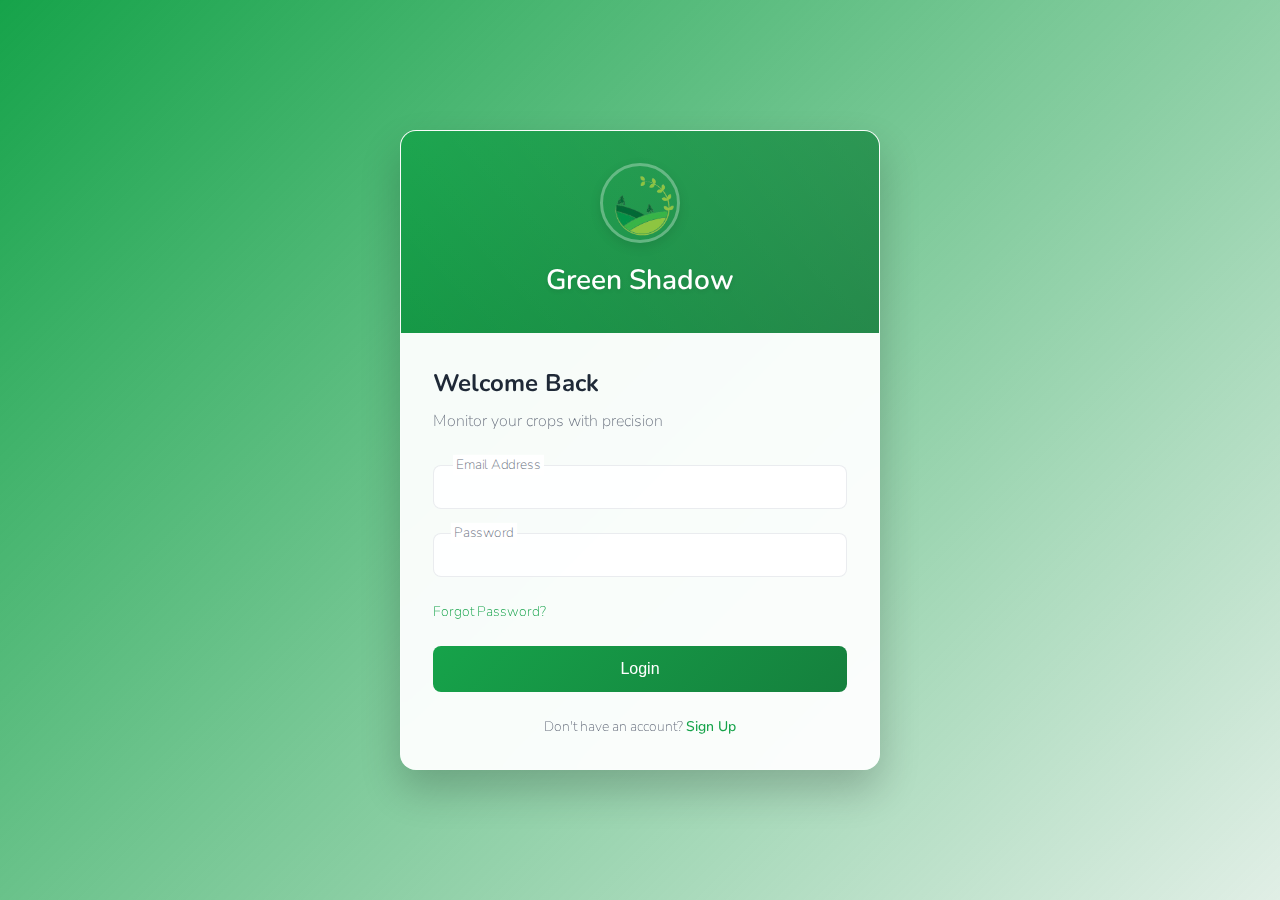
==== index.html @ cafc2f7b "done authentication design" ====
<!DOCTYPE html>
<html lang="en">
<head>
    <meta charset="UTF-8">
    <meta name="viewport" content="width=device-width, initial-scale=1.0">
    <title>Green shadow - Authentication</title>
    <link rel="stylesheet" href="assets/style/login.css">
</head>
<body>
<div class="container">
    <div class="auth-container">
        <div class="auth-header">
            <div class="logo">
                <img src="assets/image/logo.png" alt="Crop Logo">
            </div>
            <h1>Green Shadow</h1>
        </div>

        <div class="forms-container">
            <!-- Login Form -->
            <form id="loginForm" class="active">
                <h2>Welcome Back</h2>
                <p class="subtitle">Monitor your crops with precision</p>

                <div class="input-group">
                    <input type="email" id="loginEmail" required>
                    <label for="loginEmail">Email Address</label>
                </div>

                <div class="input-group">
                    <input type="password" id="loginPassword" required>
                    <label for="loginPassword">Password</label>
                </div>

                <div class="remember-forgot">
                    <a href="#" class="forgot-password">Forgot Password?</a>
                </div>

                <button type="submit" class="submit-btn">Login</button>
                <p class="switch-text">Don't have an account? <a href="dashboard/dashboard.html" id="showSignup">Sign Up</a></p>
            </form>

            <!-- Signup Form -->
            <form id="signupForm">
                <h2>Create Account</h2>
                <p class="subtitle">Start your farming journey today</p>

                <div class="input-group">
                    <input type="text" id="signupName" required>
                    <label for="signupName">Full Name</label>
                </div>

                <div class="input-group">
                    <input type="email" id="signupEmail" required>
                    <label for="signupEmail">Email Address</label>
                </div>

                <div class="input-group">
                    <input type="email" id="role" required>
                    <label for="role">Role</label>
                </div>

                <div class="input-group">
                    <input type="password" id="signupPassword" required>
                    <label for="signupPassword">Password</label>
                </div>

                <div class="input-group">
                    <input type="password" id="confirmPassword" required>
                    <label for="confirmPassword">Confirm Password</label>
                </div>

                <button type="submit" class="submit-btn">Create Account</button>
                <p class="switch-text">Already have an account? <a href="#" id="showLogin">Login</a></p>
            </form>
        </div>
    </div>
</div>
<script src="assets/script/login.js"></script>
</body>
</html>
---- assets/style/login.css ----
@import url('https://fonts.googleapis.com/css2?family=Be+Vietnam+Pro:ital,wght@0,100;0,200;0,300;0,400;0,500;0,600;0,700;0,800;0,900;1,100;1,200;1,300;1,400;1,500;1,600;1,700;1,800;1,900&family=Lato:ital,wght@0,100;0,300;0,400;0,700;0,900;1,100;1,300;1,400;1,700;1,900&family=Nunito:ital,wght@0,200..1000;1,200..1000&family=Pacifico&family=Quicksand:wght@300..700&display=swap');

* {
    margin: 0;
    padding: 0;
    box-sizing: border-box;

}

:root {
    --primary-color: #16a34a;
    --primary-dark: #15803d;
    --text-color: #1f2937;
    --text-light: #6b7280;
    --background: rgba(240, 253, 244, 0.8);
}

body {
    background-image: url('https://images.unsplash.com/photo-1560493676-04071c5f467b?auto=format&fit=crop&w=1920&q=80');
    background-size: cover;
    background-position: center;
    background-attachment: fixed;
    color: var(--text-color);
    line-height: 1.5;
    min-height: 100vh;
    font-family: "Nunito", serif;
    font-optical-sizing: auto;
    font-weight: 200;
    font-style: normal;
}

body::before {
    content: '';
    position: fixed;
    top: 0;
    left: 0;
    right: 0;
    bottom: 0;
    background: linear-gradient(135deg, rgb(22, 163, 74), rgba(21, 128, 61, 0.13));
    z-index: 0;
}

.container {
    min-height: 100vh;
    display: flex;
    align-items: center;
    justify-content: center;
    padding: 1.5rem;
    position: relative;
    z-index: 1;
}

.auth-container {
    background: rgba(255, 255, 255, 0.95);
    border-radius: 1rem;
    box-shadow: 0 20px 40px rgba(0, 0, 0, 0.2);
    width: 100%;
    max-width: 480px;
    overflow: hidden;
    backdrop-filter: blur(10px);
    border: 1px solid rgba(255, 255, 255, 0.2);
}

.auth-header {
    background: linear-gradient(135deg, var(--primary-color), var(--primary-dark));
    color: white;
    padding: 2rem;
    text-align: center;
    position: relative;
    overflow: hidden;
}

.auth-header::before {
    content: '';
    position: absolute;
    top: 0;
    left: 0;
    right: 0;
    bottom: 0;
    background: linear-gradient(45deg, transparent, rgba(255, 255, 255, 0.1));
    pointer-events: none;
}

.logo {
    width: 80px;
    height: 80px;
    margin: 0 auto 1rem;
    border-radius: 50%;
    overflow: hidden;
    border: 3px solid rgba(255, 255, 255, 0.3);
    box-shadow: 0 4px 12px rgba(0, 0, 0, 0.1);
    position: relative;
}

.logo img {
    width: 100%;
    height: 100%;
    object-fit: cover;
    transition: transform 0.3s ease;
}

.logo:hover img {
    transform: scale(1.1);
}

.auth-header h1 {
    font-size: 1.75rem;
    font-weight: 600;
    text-shadow: 0 2px 4px rgba(0, 0, 0, 0.1);
}

.forms-container {
    padding: 2rem;
    position: relative;
}

form {
    display: none;
    opacity: 0;
    transform: translateY(20px);
    transition: all 0.4s cubic-bezier(0.4, 0, 0.2, 1);
}

form.active {
    display: block;
    opacity: 1;
    transform: translateY(0);
}

h2 {
    font-size: 1.5rem;
    margin-bottom: 0.5rem;
    color: var(--text-color);
}

.subtitle {
    color: var(--text-light);
    margin-bottom: 2rem;
}

.input-group {
    position: relative;
    margin-bottom: 1.5rem;
}

input {
    width: 100%;
    padding: 0.75rem;
    border: 1px solid rgba(229, 231, 235, 0.8);
    border-radius: 0.5rem;
    outline: none;
    font-size: 1rem;
    transition: all 0.3s ease;
    background: rgba(255, 255, 255, 0.9);
}

input:focus {
    border-color: var(--primary-color);
    box-shadow: 0 0 0 3px rgba(22, 163, 74, 0.1);
    background: white;
}

label {
    position: absolute;
    left: 0.75rem;
    top: 50%;
    transform: translateY(-50%);
    color: var(--text-light);
    transition: all 0.3s ease;
    pointer-events: none;
    background: transparent;
    padding: 0 0.25rem;
}

input:focus + label,
input:not(:placeholder-shown) + label {
    top: 0;
    transform: translateY(-50%) scale(0.85);
    background: white;
}

.remember-forgot {
    display: flex;
    justify-content: space-between;
    align-items: center;
    margin-bottom: 1.5rem;
}

.checkbox-container {
    display: flex;
    align-items: center;
    cursor: pointer;
    font-size: 0.875rem;
    color: var(--text-light);
}

.checkbox-container input {
    width: auto;
    margin-right: 0.5rem;
}

.forgot-password {
    color: var(--primary-color);
    text-decoration: none;
    font-size: 0.875rem;
    transition: color 0.3s ease;
}

.forgot-password:hover {
    color: var(--primary-dark);
}

.submit-btn {
    width: 100%;
    padding: 0.875rem;
    background: linear-gradient(135deg, var(--primary-color), var(--primary-dark));
    color: white;
    border: none;
    border-radius: 0.5rem;
    font-size: 1rem;
    font-weight: 500;
    cursor: pointer;
    transition: all 0.3s ease;
    position: relative;
    overflow: hidden;
}

.submit-btn:hover {
    transform: translateY(-1px);
    box-shadow: 0 4px 12px rgba(22, 163, 74, 0.15);
}

.submit-btn:active {
    transform: translateY(0);
}

.switch-text {
    text-align: center;
    margin-top: 1.5rem;
    color: var(--text-light);
    font-size: 0.875rem;
}

.switch-text a {
    color: var(--primary-color);
    text-decoration: none;
    font-weight: 500;
    transition: color 0.3s ease;
}

.switch-text a:hover {
    color: var(--primary-dark);
}

@media (max-width: 480px) {
    .container {
        padding: 1rem;
    }

    .auth-container {
        border-radius: 0.75rem;
    }

    .forms-container {
        padding: 1.5rem;
    }

    .auth-header {
        padding: 1.5rem;
    }

    .logo {
        width: 60px;
        height: 60px;
    }
}
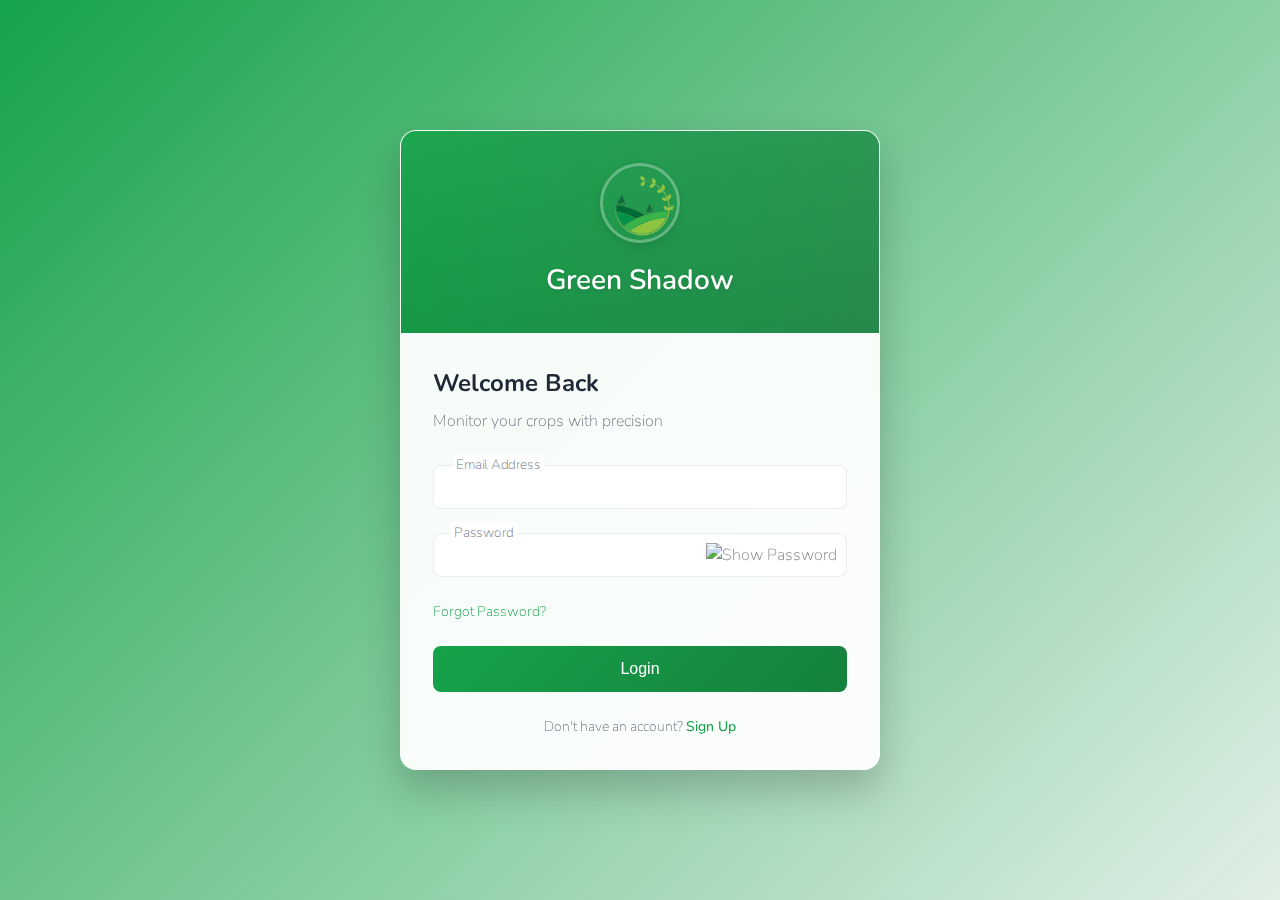
==== commit 8a1c5ec6: "implemented login & signUp" ====
--- a/index.html
+++ b/index.html
@@ -23,13 +23,14 @@
                 <p class="subtitle">Monitor your crops with precision</p>
 
                 <div class="input-group">
-                    <input type="email" id="loginEmail" required>
-                    <label for="loginEmail">Email Address</label>
+                    <input type="email" id="email" required>
+                    <label for="email">Email Address</label>
                 </div>
 
                 <div class="input-group">
-                    <input type="password" id="loginPassword" required>
-                    <label for="loginPassword">Password</label>
+                    <input type="password" id="password" required>
+                    <label for="password">Password</label>
+                    <img src="https://api.iconify.design/mdi:eye.svg" class="toggle-password" alt="Show Password">
                 </div>
 
                 <div class="remember-forgot">
@@ -37,7 +38,7 @@
                 </div>
 
                 <button type="submit" class="submit-btn">Login</button>
-                <p class="switch-text">Don't have an account? <a href="dashboard/dashboard.html" id="showSignup">Sign Up</a></p>
+                <p class="switch-text">Don't have an account? <a href="#" id="showSignup">Sign Up</a></p>
             </form>
 
             <!-- Signup Form -->
@@ -56,26 +57,35 @@
                 </div>
 
                 <div class="input-group">
-                    <input type="email" id="role" required>
+                    <select  id="role" required>
+                        <option value="" selected></option>
+                        <option value="MANAGER">MANAGER</option>
+                        <option value="ADMINISTRATIVE">ADMINISTRATIVE</option>
+                        <option value="SCIENTIST">SCIENTIST</option>
+                    </select>
                     <label for="role">Role</label>
                 </div>
-
+                <div class="input-group">
+                    <input type="text" id="roleCode" required>
+                    <label for="roleCode">Role Code</label>
+                </div>
                 <div class="input-group">
                     <input type="password" id="signupPassword" required>
                     <label for="signupPassword">Password</label>
+                    <img src="https://api.iconify.design/mdi:eye.svg" class="toggle-password" alt="Show Password">
                 </div>
-
                 <div class="input-group">
                     <input type="password" id="confirmPassword" required>
                     <label for="confirmPassword">Confirm Password</label>
+                    <img src="https://api.iconify.design/mdi:eye.svg" class="toggle-password" alt="Show Password">
                 </div>
-
                 <button type="submit" class="submit-btn">Create Account</button>
                 <p class="switch-text">Already have an account? <a href="#" id="showLogin">Login</a></p>
             </form>
         </div>
     </div>
 </div>
-<script src="assets/script/login.js"></script>
+<script src="assets/lib/jquery.min.js"></script>
+<script src="assets/script/auth.js"></script>
 </body>
 </html>--- a/assets/style/login.css
+++ b/assets/style/login.css
@@ -138,6 +138,7 @@
     margin-bottom: 2rem;
 }
 
+
 .input-group {
     position: relative;
     margin-bottom: 1.5rem;
@@ -152,6 +153,48 @@
     font-size: 1rem;
     transition: all 0.3s ease;
     background: rgba(255, 255, 255, 0.9);
+
+}
+.input-group .toggle-password  {
+    position: absolute;
+    top: 50%;
+    right: 10px;
+    transform: translateY(-50%);
+    cursor: pointer;
+    font-size: 16px; /* Adjust size */
+    color: gray; /* Icon color */
+}
+.input-group select:focus + label,
+.input-group select:not([value=""]) + label {
+    top: 0;
+    transform: translateY(-50%) scale(0.85);
+    background: white;
+    color: var(--text-light);
+}
+
+select {
+    width: 100%;
+    padding: 0.75rem;
+    border: 1px solid rgba(229, 231, 235, 0.8);
+    border-radius: 0.5rem;
+    outline: none;
+    font-size: 1rem;
+    transition: all 0.3s ease;
+    background: rgba(255, 255, 255, 0.9);
+    appearance: none;
+}
+
+select:focus {
+    border-color: var(--primary-color);
+    box-shadow: 0 0 0 3px rgba(22, 163, 74, 0.1);
+    background: white;
+}
+
+.input-group select {
+    background-image: url('data:image/svg+xml;charset=US-ASCII,<svg xmlns="http://www.w3.org/2000/svg" viewBox="0 0 4 5"><path fill="%236b7280" d="M2 0L0 2h4z"/></svg>');
+    background-repeat: no-repeat;
+    background-position: right 0.75rem center;
+    background-size: 0.65rem auto;
 }
 
 input:focus {
